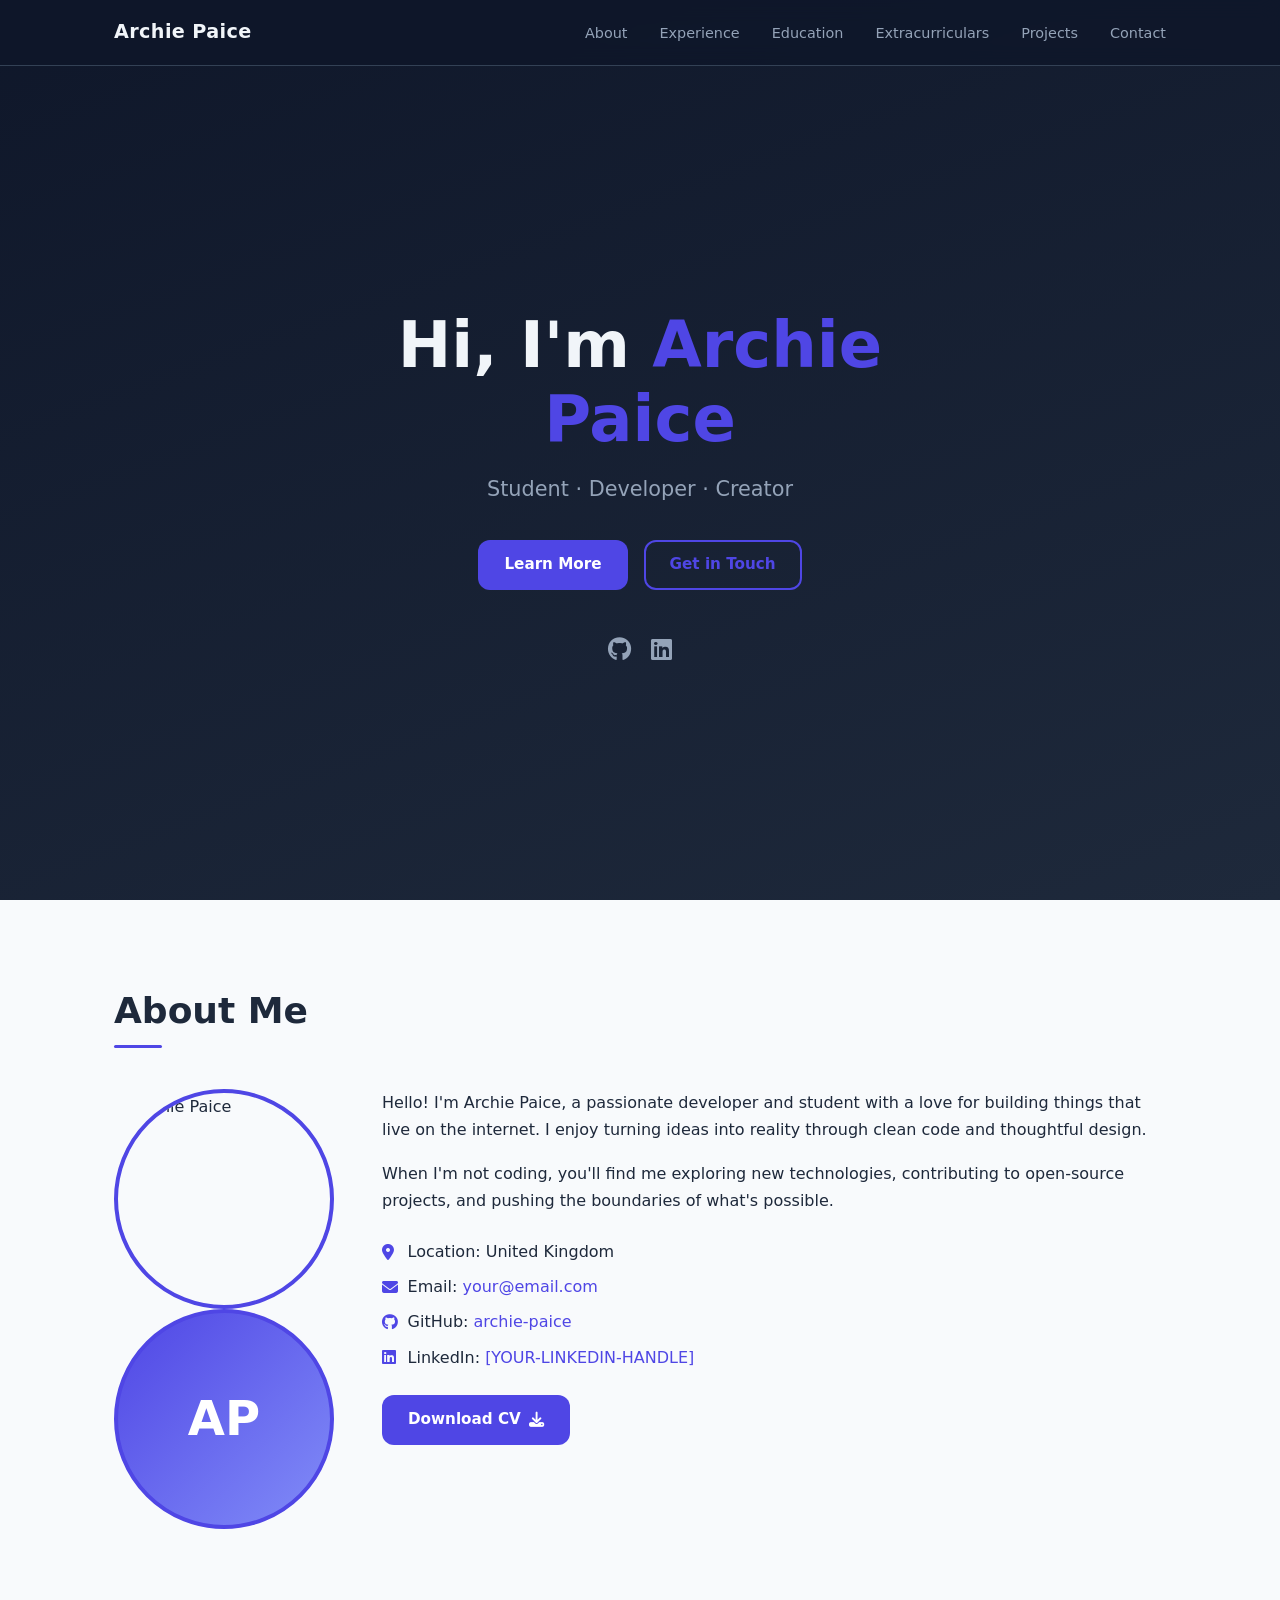
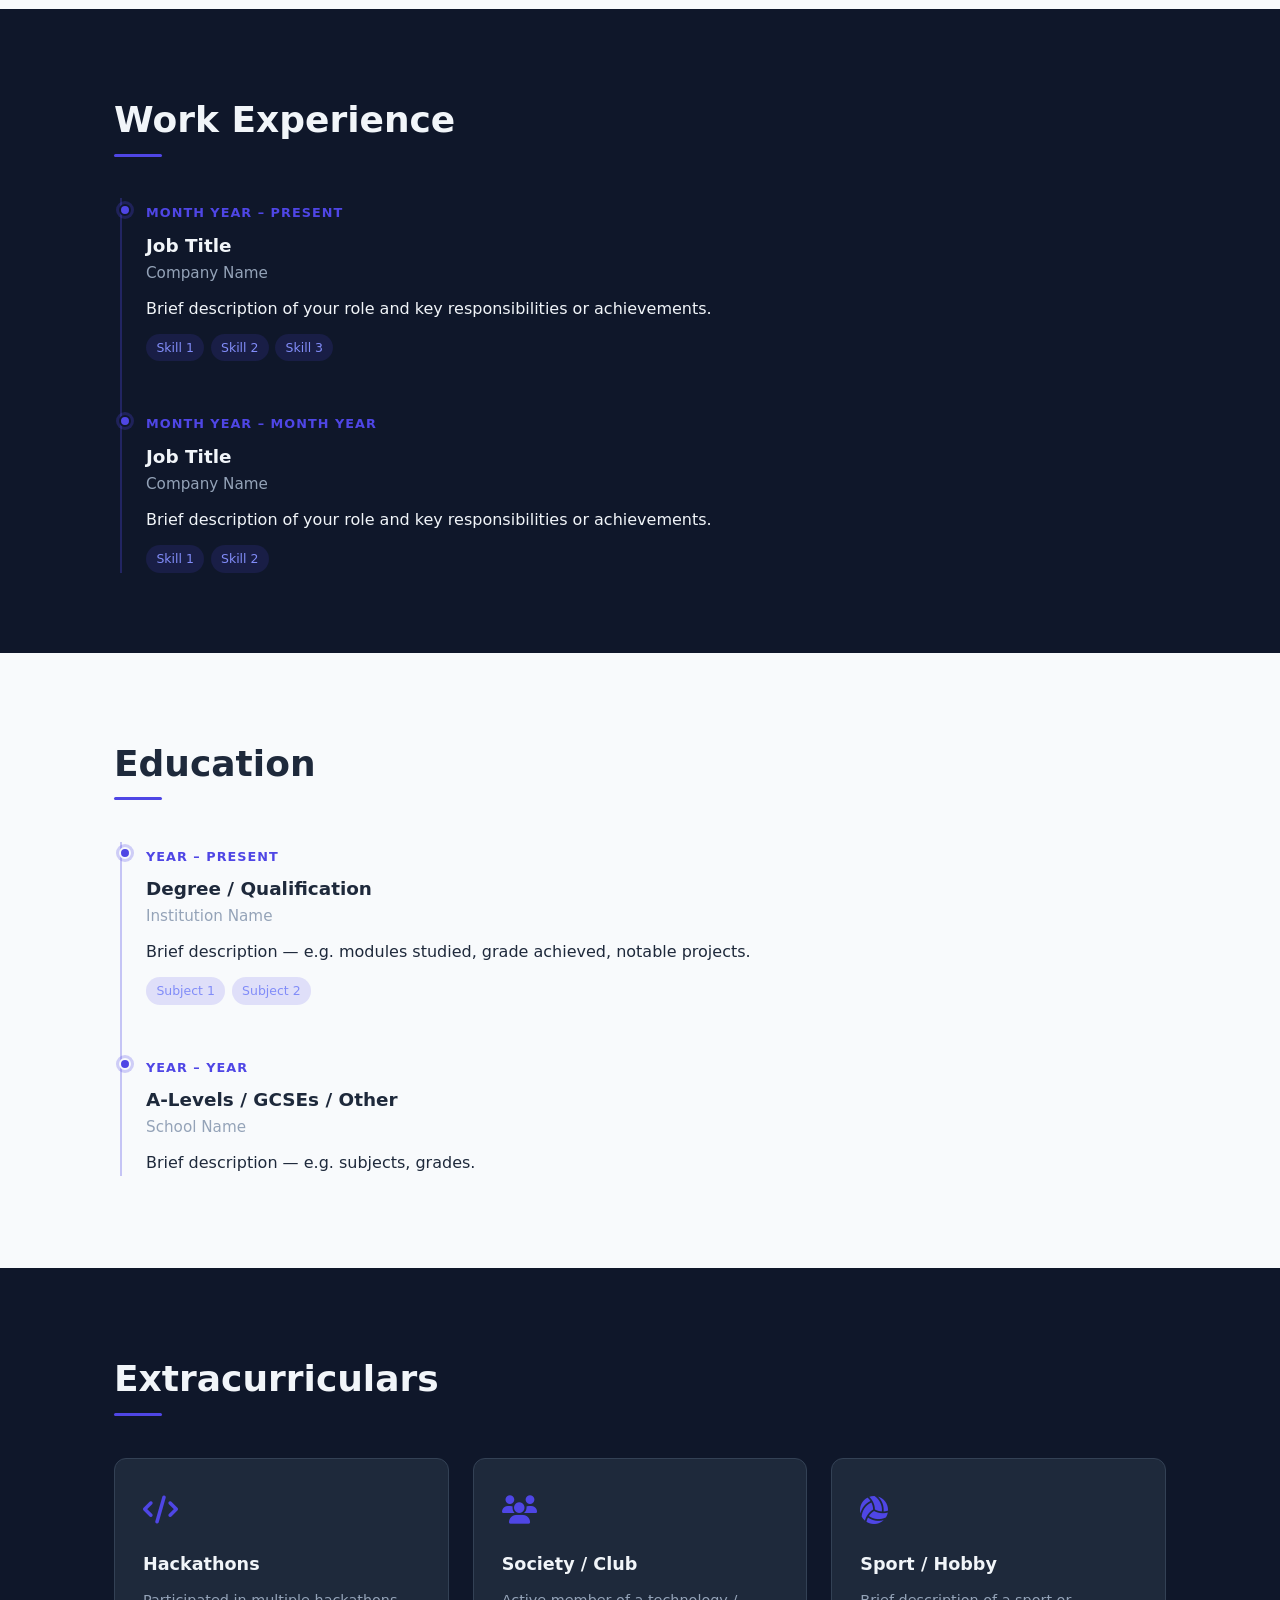
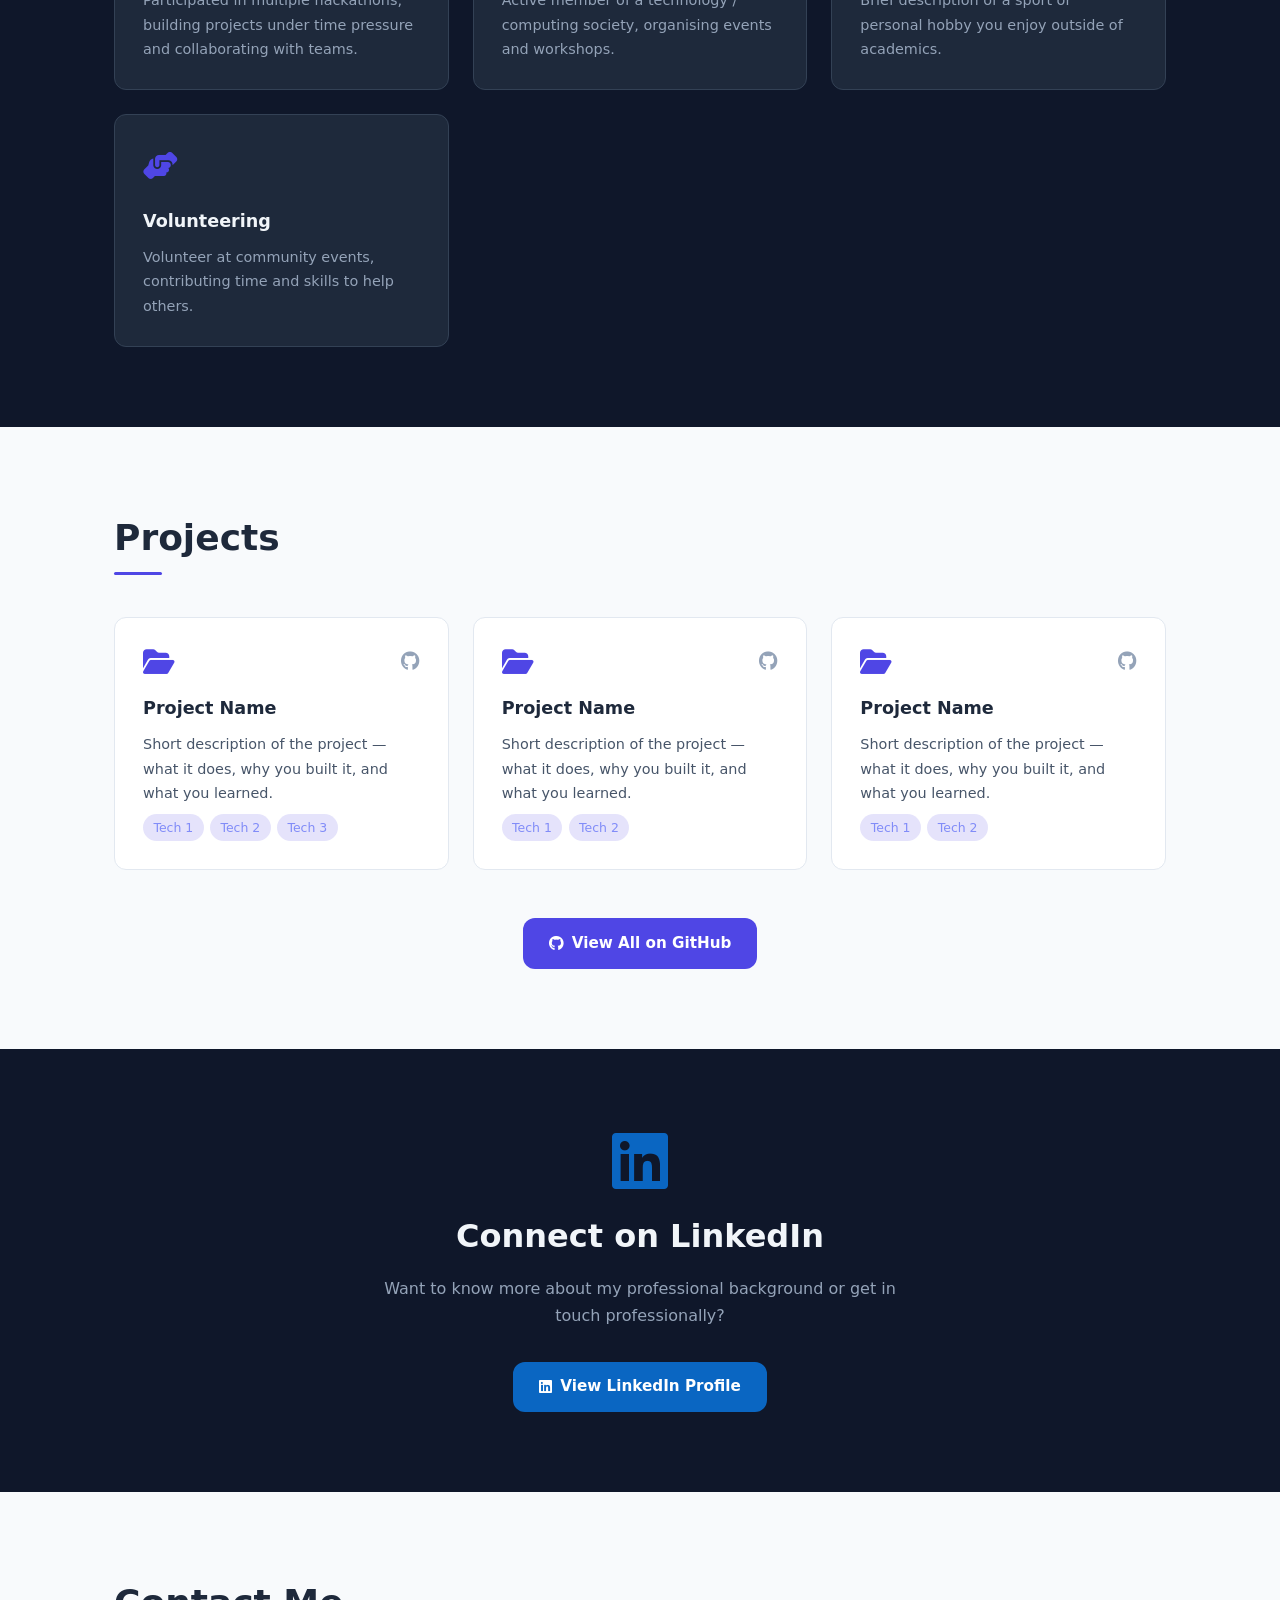
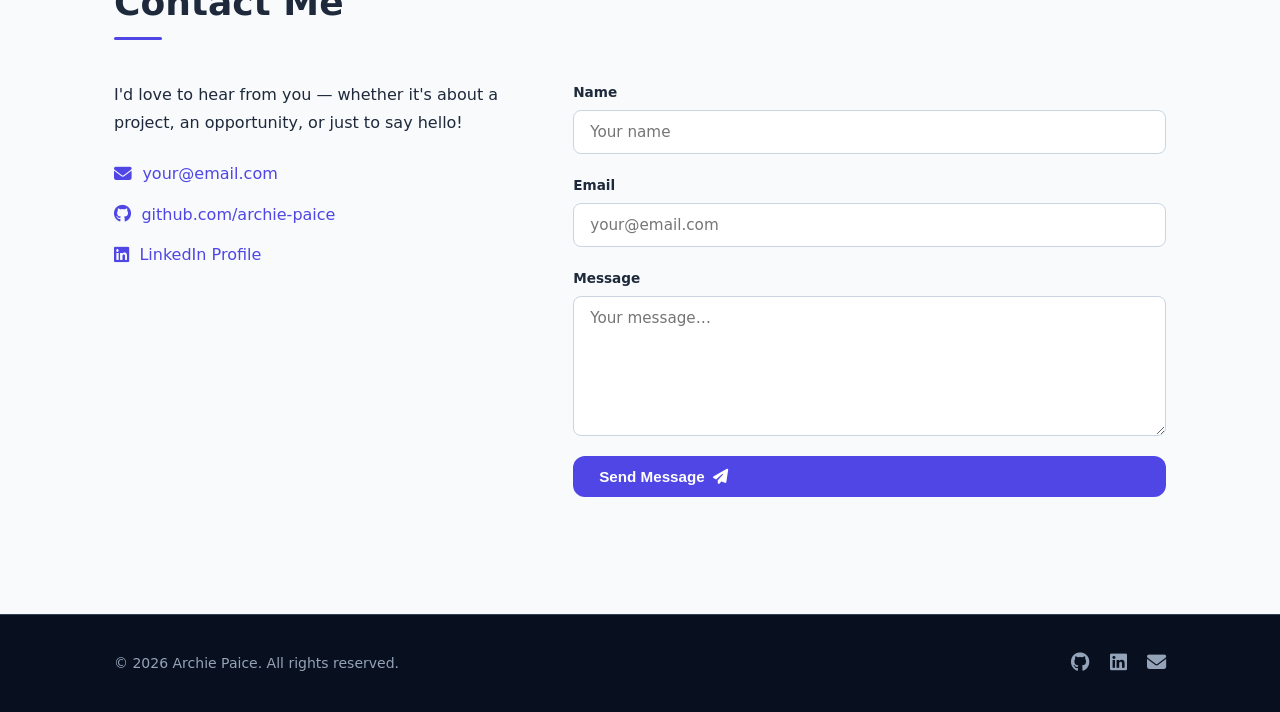
==== index.html @ 6496d265 "Add personal portfolio website (index.html, style.css, script.js) Agent-Logs-Url: https://github.com" ====
<!DOCTYPE html>
<html lang="en">
<head>
  <meta charset="UTF-8" />
  <meta name="viewport" content="width=device-width, initial-scale=1.0" />
  <!-- =========================================================
       SITE TITLE — update with your name
       ========================================================= -->
  <title>Archie Paice | Portfolio</title>
  <link rel="stylesheet" href="style.css" />
  <!-- Font Awesome for icons -->
  <link
    rel="stylesheet"
    href="https://cdnjs.cloudflare.com/ajax/libs/font-awesome/6.5.0/css/all.min.css"
    crossorigin="anonymous"
    referrerpolicy="no-referrer"
  />
</head>
<body>

  <!-- ===================== NAVIGATION ===================== -->
  <header id="navbar">
    <div class="nav-container">
      <!-- *** UPDATE: your name / logo *** -->
      <a href="#hero" class="nav-brand">Archie Paice</a>

      <button class="nav-toggle" aria-label="Toggle navigation" aria-expanded="false">
        <span></span><span></span><span></span>
      </button>

      <nav>
        <ul class="nav-links">
          <li><a href="#about">About</a></li>
          <li><a href="#experience">Experience</a></li>
          <li><a href="#education">Education</a></li>
          <li><a href="#extracurriculars">Extracurriculars</a></li>
          <li><a href="#projects">Projects</a></li>
          <li><a href="#contact">Contact</a></li>
        </ul>
      </nav>
    </div>
  </header>

  <!-- ===================== HERO ===================== -->
  <section id="hero">
    <div class="hero-content">
      <!-- *** UPDATE: your name & tagline *** -->
      <h1>Hi, I'm <span class="highlight">Archie Paice</span></h1>
      <p class="hero-tagline">Student · Developer · Creator</p>
      <div class="hero-cta">
        <a href="#about" class="btn btn-primary">Learn More</a>
        <a href="#contact" class="btn btn-outline">Get in Touch</a>
      </div>
      <!-- *** UPDATE: social links *** -->
      <div class="hero-socials">
        <a href="https://github.com/archie-paice" target="_blank" rel="noopener noreferrer" aria-label="GitHub">
          <i class="fab fa-github"></i>
        </a>
        <a href="https://www.linkedin.com/in/[YOUR-LINKEDIN-HANDLE]" target="_blank" rel="noopener noreferrer" aria-label="LinkedIn">
          <i class="fab fa-linkedin"></i>
        </a>
      </div>
    </div>
  </section>

  <!-- ===================== ABOUT ===================== -->
  <section id="about" class="section section-light">
    <div class="container">
      <h2 class="section-title">About Me</h2>
      <div class="about-grid">
        <!-- *** UPDATE: profile photo — place your image in the repo and update src *** -->
        <div class="about-photo">
          <img src="assets/profile.jpg" alt="Archie Paice" />
          <div class="about-photo-placeholder" aria-hidden="true">AP</div>
        </div>
        <div class="about-text">
          <!-- *** UPDATE: your bio *** -->
          <p>
            Hello! I'm Archie Paice, a passionate developer and student with a
            love for building things that live on the internet. I enjoy turning
            ideas into reality through clean code and thoughtful design.
          </p>
          <p>
            When I'm not coding, you'll find me exploring new technologies,
            contributing to open-source projects, and pushing the boundaries of
            what's possible.
          </p>
          <!-- *** UPDATE: your key details *** -->
          <ul class="about-details">
            <li><i class="fas fa-map-marker-alt"></i> <span>Location: United Kingdom</span></li>
            <li><i class="fas fa-envelope"></i> <span>Email: <a href="mailto:your@email.com">your@email.com</a></span></li>
            <li><i class="fab fa-github"></i> <span>GitHub: <a href="https://github.com/archie-paice" target="_blank" rel="noopener noreferrer">archie-paice</a></span></li>
            <li><i class="fab fa-linkedin"></i> <span>LinkedIn: <a href="https://www.linkedin.com/in/[YOUR-LINKEDIN-HANDLE]" target="_blank" rel="noopener noreferrer">[YOUR-LINKEDIN-HANDLE]</a></span></li>
          </ul>
          <a href="assets/cv.pdf" class="btn btn-primary" download>Download CV <i class="fas fa-download"></i></a>
        </div>
      </div>
    </div>
  </section>

  <!-- ===================== WORK EXPERIENCE ===================== -->
  <section id="experience" class="section section-dark">
    <div class="container">
      <h2 class="section-title">Work Experience</h2>
      <div class="timeline">

        <!-- *** ADD / REMOVE experience items as needed *** -->

        <div class="timeline-item">
          <div class="timeline-marker"></div>
          <div class="timeline-content">
            <span class="timeline-date">Month Year – Present</span>
            <h3 class="timeline-role">Job Title</h3>
            <h4 class="timeline-company">Company Name</h4>
            <p>Brief description of your role and key responsibilities or achievements.</p>
            <ul class="timeline-tags">
              <li>Skill 1</li>
              <li>Skill 2</li>
              <li>Skill 3</li>
            </ul>
          </div>
        </div>

        <div class="timeline-item">
          <div class="timeline-marker"></div>
          <div class="timeline-content">
            <span class="timeline-date">Month Year – Month Year</span>
            <h3 class="timeline-role">Job Title</h3>
            <h4 class="timeline-company">Company Name</h4>
            <p>Brief description of your role and key responsibilities or achievements.</p>
            <ul class="timeline-tags">
              <li>Skill 1</li>
              <li>Skill 2</li>
            </ul>
          </div>
        </div>

      </div>
    </div>
  </section>

  <!-- ===================== EDUCATION ===================== -->
  <section id="education" class="section section-light">
    <div class="container">
      <h2 class="section-title">Education</h2>
      <div class="timeline">

        <!-- *** ADD / REMOVE education items as needed *** -->

        <div class="timeline-item">
          <div class="timeline-marker"></div>
          <div class="timeline-content">
            <span class="timeline-date">Year – Present</span>
            <h3 class="timeline-role">Degree / Qualification</h3>
            <h4 class="timeline-company">Institution Name</h4>
            <p>Brief description — e.g. modules studied, grade achieved, notable projects.</p>
            <ul class="timeline-tags">
              <li>Subject 1</li>
              <li>Subject 2</li>
            </ul>
          </div>
        </div>

        <div class="timeline-item">
          <div class="timeline-marker"></div>
          <div class="timeline-content">
            <span class="timeline-date">Year – Year</span>
            <h3 class="timeline-role">A-Levels / GCSEs / Other</h3>
            <h4 class="timeline-company">School Name</h4>
            <p>Brief description — e.g. subjects, grades.</p>
          </div>
        </div>

      </div>
    </div>
  </section>

  <!-- ===================== EXTRACURRICULARS ===================== -->
  <section id="extracurriculars" class="section section-dark">
    <div class="container">
      <h2 class="section-title">Extracurriculars</h2>
      <div class="cards-grid">

        <!-- *** ADD / REMOVE extracurricular cards as needed *** -->

        <div class="card">
          <div class="card-icon"><i class="fas fa-code"></i></div>
          <h3>Hackathons</h3>
          <p>Participated in multiple hackathons, building projects under time pressure and collaborating with teams.</p>
        </div>

        <div class="card">
          <div class="card-icon"><i class="fas fa-users"></i></div>
          <h3>Society / Club</h3>
          <p>Active member of a technology / computing society, organising events and workshops.</p>
        </div>

        <div class="card">
          <div class="card-icon"><i class="fas fa-volleyball-ball"></i></div>
          <h3>Sport / Hobby</h3>
          <p>Brief description of a sport or personal hobby you enjoy outside of academics.</p>
        </div>

        <div class="card">
          <div class="card-icon"><i class="fas fa-hands-helping"></i></div>
          <h3>Volunteering</h3>
          <p>Volunteer at community events, contributing time and skills to help others.</p>
        </div>

      </div>
    </div>
  </section>

  <!-- ===================== PROJECTS ===================== -->
  <section id="projects" class="section section-light">
    <div class="container">
      <h2 class="section-title">Projects</h2>
      <div class="cards-grid">

        <!-- *** ADD / REMOVE project cards as needed *** -->

        <div class="card project-card">
          <div class="project-card-header">
            <i class="fas fa-folder-open"></i>
            <!-- *** UPDATE: links to your GitHub repos *** -->
            <div class="project-links">
              <a href="https://github.com/archie-paice/[YOUR-REPO]" target="_blank" rel="noopener noreferrer" aria-label="GitHub repository">
                <i class="fab fa-github"></i>
              </a>
              <!-- Optional: live demo link -->
              <!-- <a href="https://your-demo.com" target="_blank" rel="noopener noreferrer" aria-label="Live demo"><i class="fas fa-external-link-alt"></i></a> -->
            </div>
          </div>
          <h3>Project Name</h3>
          <p>Short description of the project — what it does, why you built it, and what you learned.</p>
          <ul class="timeline-tags">
            <li>Tech 1</li>
            <li>Tech 2</li>
            <li>Tech 3</li>
          </ul>
        </div>

        <div class="card project-card">
          <div class="project-card-header">
            <i class="fas fa-folder-open"></i>
            <div class="project-links">
              <a href="https://github.com/archie-paice/[YOUR-REPO-2]" target="_blank" rel="noopener noreferrer" aria-label="GitHub repository">
                <i class="fab fa-github"></i>
              </a>
            </div>
          </div>
          <h3>Project Name</h3>
          <p>Short description of the project — what it does, why you built it, and what you learned.</p>
          <ul class="timeline-tags">
            <li>Tech 1</li>
            <li>Tech 2</li>
          </ul>
        </div>

        <div class="card project-card">
          <div class="project-card-header">
            <i class="fas fa-folder-open"></i>
            <div class="project-links">
              <a href="https://github.com/archie-paice/[YOUR-REPO-3]" target="_blank" rel="noopener noreferrer" aria-label="GitHub repository">
                <i class="fab fa-github"></i>
              </a>
            </div>
          </div>
          <h3>Project Name</h3>
          <p>Short description of the project — what it does, why you built it, and what you learned.</p>
          <ul class="timeline-tags">
            <li>Tech 1</li>
            <li>Tech 2</li>
          </ul>
        </div>

      </div>

      <!-- Link to full GitHub profile -->
      <div class="section-cta">
        <a href="https://github.com/archie-paice" target="_blank" rel="noopener noreferrer" class="btn btn-primary">
          <i class="fab fa-github"></i> View All on GitHub
        </a>
      </div>
    </div>
  </section>

  <!-- ===================== LINKEDIN ===================== -->
  <section id="linkedin" class="section section-dark">
    <div class="container linkedin-section">
      <i class="fab fa-linkedin linkedin-icon"></i>
      <h2>Connect on LinkedIn</h2>
      <p>Want to know more about my professional background or get in touch professionally?</p>
      <!-- *** UPDATE: your LinkedIn URL *** -->
      <a
        href="https://www.linkedin.com/in/[YOUR-LINKEDIN-HANDLE]"
        target="_blank"
        rel="noopener noreferrer"
        class="btn btn-linkedin"
      >
        <i class="fab fa-linkedin"></i> View LinkedIn Profile
      </a>
    </div>
  </section>

  <!-- ===================== CONTACT ===================== -->
  <section id="contact" class="section section-light">
    <div class="container">
      <h2 class="section-title">Contact Me</h2>
      <div class="contact-grid">

        <div class="contact-info">
          <p>I'd love to hear from you — whether it's about a project, an opportunity, or just to say hello!</p>
          <ul class="contact-links">
            <!-- *** UPDATE: your email *** -->
            <li>
              <a href="mailto:your@email.com">
                <i class="fas fa-envelope"></i> your@email.com
              </a>
            </li>
            <li>
              <a href="https://github.com/archie-paice" target="_blank" rel="noopener noreferrer">
                <i class="fab fa-github"></i> github.com/archie-paice
              </a>
            </li>
            <li>
              <!-- *** UPDATE: your LinkedIn *** -->
              <a href="https://www.linkedin.com/in/[YOUR-LINKEDIN-HANDLE]" target="_blank" rel="noopener noreferrer">
                <i class="fab fa-linkedin"></i> LinkedIn Profile
              </a>
            </li>
          </ul>
        </div>

        <!-- Contact form — wires up to Formspree by default; update action URL -->
        <form
          id="contact-form"
          class="contact-form"
          action="https://formspree.io/f/[YOUR-FORM-ID]"
          method="POST"
          novalidate
        >
          <div class="form-group">
            <label for="name">Name</label>
            <input type="text" id="name" name="name" placeholder="Your name" required />
          </div>
          <div class="form-group">
            <label for="email">Email</label>
            <input type="email" id="email" name="email" placeholder="your@email.com" required />
          </div>
          <div class="form-group">
            <label for="message">Message</label>
            <textarea id="message" name="message" rows="5" placeholder="Your message…" required></textarea>
          </div>
          <button type="submit" class="btn btn-primary">Send Message <i class="fas fa-paper-plane"></i></button>
          <p class="form-status" aria-live="polite"></p>
        </form>

      </div>
    </div>
  </section>

  <!-- ===================== FOOTER ===================== -->
  <footer>
    <div class="container footer-inner">
      <!-- *** UPDATE: your name *** -->
      <p>&copy; <span id="year"></span> Archie Paice. All rights reserved.</p>
      <div class="footer-socials">
        <a href="https://github.com/archie-paice" target="_blank" rel="noopener noreferrer" aria-label="GitHub"><i class="fab fa-github"></i></a>
        <a href="https://www.linkedin.com/in/[YOUR-LINKEDIN-HANDLE]" target="_blank" rel="noopener noreferrer" aria-label="LinkedIn"><i class="fab fa-linkedin"></i></a>
        <a href="mailto:your@email.com" aria-label="Email"><i class="fas fa-envelope"></i></a>
      </div>
    </div>
  </footer>

  <script src="script.js"></script>
</body>
</html>
---- style.css ----
/* =============================================================
   PERSONAL PORTFOLIO — style.css
   Update CSS custom properties below to change the colour
   scheme across the entire site.
   ============================================================= */

/* ── Custom Properties (theme colours) ── */
:root {
  --color-primary:    #4f46e5; /* indigo accent */
  --color-primary-h:  #4338ca; /* hover shade   */
  --color-linkedin:   #0a66c2;
  --color-bg-dark:    #0f172a; /* dark sections  */
  --color-bg-light:   #f8fafc; /* light sections */
  --color-bg-card:    #1e293b; /* cards in dark  */
  --color-text-dark:  #1e293b;
  --color-text-light: #f1f5f9;
  --color-text-muted: #94a3b8;
  --color-border:     #334155;
  --color-tag-bg:     rgba(79, 70, 229, 0.15);
  --color-tag-text:   #818cf8;

  --radius:   0.75rem;
  --shadow:   0 4px 24px rgba(0, 0, 0, 0.35);
  --transition: 0.25s ease;
  --max-width: 1100px;
}

/* ── Reset & Base ── */
*, *::before, *::after { box-sizing: border-box; margin: 0; padding: 0; }

html { scroll-behavior: smooth; }

body {
  font-family: 'Segoe UI', system-ui, -apple-system, sans-serif;
  background-color: var(--color-bg-dark);
  color: var(--color-text-light);
  line-height: 1.7;
}

img { max-width: 100%; display: block; }

a { color: inherit; text-decoration: none; }

ul { list-style: none; }

/* ── Utility ── */
.container {
  max-width: var(--max-width);
  margin-inline: auto;
  padding-inline: 1.5rem;
}

.section { padding-block: 5rem; }

.section-light {
  background-color: var(--color-bg-light);
  color: var(--color-text-dark);
}

.section-dark {
  background-color: var(--color-bg-dark);
  color: var(--color-text-light);
}

.section-title {
  font-size: clamp(1.75rem, 3vw, 2.25rem);
  font-weight: 700;
  margin-bottom: 3rem;
  position: relative;
  display: inline-block;
}

.section-title::after {
  content: '';
  position: absolute;
  left: 0;
  bottom: -0.4rem;
  width: 3rem;
  height: 3px;
  background: var(--color-primary);
  border-radius: 2px;
}

.highlight { color: var(--color-primary); }

.section-cta { text-align: center; margin-top: 3rem; }

/* ── Buttons ── */
.btn {
  display: inline-flex;
  align-items: center;
  gap: 0.5rem;
  padding: 0.65rem 1.5rem;
  border-radius: var(--radius);
  font-weight: 600;
  font-size: 0.95rem;
  cursor: pointer;
  border: 2px solid transparent;
  transition: background var(--transition), color var(--transition), border-color var(--transition), transform var(--transition);
}

.btn:active { transform: scale(0.97); }

.btn-primary {
  background: var(--color-primary);
  color: #fff;
}
.btn-primary:hover { background: var(--color-primary-h); }

.btn-outline {
  border-color: var(--color-primary);
  color: var(--color-primary);
  background: transparent;
}
.btn-outline:hover { background: var(--color-primary); color: #fff; }

.btn-linkedin {
  background: var(--color-linkedin);
  color: #fff;
}
.btn-linkedin:hover { background: #085396; }

/* ── Navbar ── */
#navbar {
  position: fixed;
  top: 0;
  width: 100%;
  z-index: 1000;
  background: rgba(15, 23, 42, 0.85);
  backdrop-filter: blur(10px);
  -webkit-backdrop-filter: blur(10px);
  border-bottom: 1px solid var(--color-border);
  transition: box-shadow var(--transition);
}

#navbar.scrolled { box-shadow: 0 2px 20px rgba(0, 0, 0, 0.5); }

.nav-container {
  max-width: var(--max-width);
  margin-inline: auto;
  padding: 1rem 1.5rem;
  display: flex;
  align-items: center;
  justify-content: space-between;
}

.nav-brand {
  font-size: 1.2rem;
  font-weight: 700;
  color: var(--color-text-light);
  letter-spacing: 0.02em;
}

.nav-links {
  display: flex;
  gap: 2rem;
}

.nav-links a {
  color: var(--color-text-muted);
  font-size: 0.9rem;
  font-weight: 500;
  transition: color var(--transition);
  position: relative;
}

.nav-links a::after {
  content: '';
  position: absolute;
  bottom: -3px;
  left: 0;
  width: 0;
  height: 2px;
  background: var(--color-primary);
  transition: width var(--transition);
}

.nav-links a:hover,
.nav-links a.active { color: var(--color-text-light); }

.nav-links a:hover::after,
.nav-links a.active::after { width: 100%; }

/* Hamburger toggle */
.nav-toggle {
  display: none;
  flex-direction: column;
  gap: 5px;
  background: none;
  border: none;
  cursor: pointer;
  padding: 4px;
}

.nav-toggle span {
  display: block;
  width: 24px;
  height: 2px;
  background: var(--color-text-light);
  border-radius: 2px;
  transition: transform var(--transition), opacity var(--transition);
}

.nav-toggle[aria-expanded="true"] span:nth-child(1) { transform: translateY(7px) rotate(45deg); }
.nav-toggle[aria-expanded="true"] span:nth-child(2) { opacity: 0; }
.nav-toggle[aria-expanded="true"] span:nth-child(3) { transform: translateY(-7px) rotate(-45deg); }

/* ── Hero ── */
#hero {
  min-height: 100vh;
  display: flex;
  align-items: center;
  justify-content: center;
  text-align: center;
  background: linear-gradient(160deg, #0f172a 0%, #1e293b 100%);
  padding-inline: 1.5rem;
  padding-top: 5rem;
}

.hero-content { max-width: 680px; }

#hero h1 {
  font-size: clamp(2.2rem, 6vw, 4rem);
  font-weight: 800;
  line-height: 1.15;
  margin-bottom: 1rem;
}

.hero-tagline {
  font-size: clamp(1rem, 2vw, 1.3rem);
  color: var(--color-text-muted);
  margin-bottom: 2rem;
}

.hero-cta {
  display: flex;
  gap: 1rem;
  justify-content: center;
  flex-wrap: wrap;
  margin-bottom: 2.5rem;
}

.hero-socials {
  display: flex;
  gap: 1.25rem;
  justify-content: center;
}

.hero-socials a {
  font-size: 1.5rem;
  color: var(--color-text-muted);
  transition: color var(--transition), transform var(--transition);
}

.hero-socials a:hover { color: var(--color-primary); transform: translateY(-3px); }

/* ── About ── */
.about-grid {
  display: grid;
  grid-template-columns: 220px 1fr;
  gap: 3rem;
  align-items: start;
}

.about-photo {
  position: relative;
}

.about-photo img {
  width: 220px;
  height: 220px;
  object-fit: cover;
  border-radius: 50%;
  border: 4px solid var(--color-primary);
}

.about-photo-placeholder {
  width: 220px;
  height: 220px;
  border-radius: 50%;
  background: linear-gradient(135deg, var(--color-primary) 0%, #818cf8 100%);
  display: flex;
  align-items: center;
  justify-content: center;
  font-size: 3rem;
  font-weight: 700;
  color: #fff;
  border: 4px solid var(--color-primary);
  /* Hidden by default; shown via JS when img fails */
}

/* When img fails to load, show placeholder */
.about-photo img:not([src]),
.about-photo img[src=""],
.about-photo img.hidden { display: none; }
.about-photo img.hidden + .about-photo-placeholder { display: flex; }

.about-text p { margin-bottom: 1rem; color: var(--color-text-dark); }

.about-details {
  margin-block: 1.5rem;
  display: flex;
  flex-direction: column;
  gap: 0.5rem;
}

.about-details li {
  display: flex;
  align-items: center;
  gap: 0.6rem;
  color: var(--color-text-dark);
}

.about-details li i { color: var(--color-primary); min-width: 1rem; }

.about-details a { color: var(--color-primary); }
.about-details a:hover { text-decoration: underline; }

/* ── Timeline (shared by Experience & Education) ── */
.timeline {
  position: relative;
  padding-left: 2rem;
}

.timeline::before {
  content: '';
  position: absolute;
  left: 0.4rem;
  top: 0;
  bottom: 0;
  width: 2px;
  background: var(--color-primary);
  opacity: 0.3;
}

.timeline-item {
  position: relative;
  margin-bottom: 3rem;
}

.timeline-item:last-child { margin-bottom: 0; }

.timeline-marker {
  position: absolute;
  left: -1.7rem;
  top: 0.35rem;
  width: 12px;
  height: 12px;
  border-radius: 50%;
  background: var(--color-primary);
  border: 2px solid var(--color-bg-light);
  box-shadow: 0 0 0 3px rgba(79, 70, 229, 0.25);
}

/* Dark sections use dark bg for marker border */
.section-dark .timeline-marker { border-color: var(--color-bg-dark); }

.timeline-date {
  font-size: 0.8rem;
  font-weight: 600;
  color: var(--color-primary);
  text-transform: uppercase;
  letter-spacing: 0.08em;
}

.timeline-role {
  font-size: 1.15rem;
  font-weight: 700;
  margin-top: 0.25rem;
}

.timeline-company {
  font-size: 0.95rem;
  font-weight: 500;
  color: var(--color-text-muted);
  margin-bottom: 0.5rem;
}

.timeline-content p { margin-bottom: 0.75rem; }

.timeline-tags {
  display: flex;
  flex-wrap: wrap;
  gap: 0.4rem;
  margin-top: 0.5rem;
}

.timeline-tags li {
  background: var(--color-tag-bg);
  color: var(--color-tag-text);
  padding: 0.2rem 0.65rem;
  border-radius: 999px;
  font-size: 0.78rem;
  font-weight: 500;
}

/* Light-section timeline text colours */
.section-light .timeline-content p,
.section-light .timeline-role { color: var(--color-text-dark); }

/* ── Cards Grid (Extracurriculars & Projects) ── */
.cards-grid {
  display: grid;
  grid-template-columns: repeat(auto-fill, minmax(260px, 1fr));
  gap: 1.5rem;
}

.card {
  background: var(--color-bg-card);
  border: 1px solid var(--color-border);
  border-radius: var(--radius);
  padding: 1.75rem;
  transition: transform var(--transition), box-shadow var(--transition);
}

.card:hover {
  transform: translateY(-5px);
  box-shadow: var(--shadow);
}

/* Light-section cards */
.section-light .card {
  background: #fff;
  border-color: #e2e8f0;
}

.section-light .card h3 { color: var(--color-text-dark); }
.section-light .card p  { color: #475569; }

.card-icon {
  font-size: 1.75rem;
  color: var(--color-primary);
  margin-bottom: 1rem;
}

.card h3 { font-size: 1.1rem; margin-bottom: 0.5rem; }
.card p  { font-size: 0.9rem; color: var(--color-text-muted); }

/* Project-specific card */
.project-card-header {
  display: flex;
  align-items: center;
  justify-content: space-between;
  margin-bottom: 1rem;
}

.project-card-header > i {
  font-size: 1.75rem;
  color: var(--color-primary);
}

.project-links {
  display: flex;
  gap: 0.75rem;
}

.project-links a {
  font-size: 1.2rem;
  color: var(--color-text-muted);
  transition: color var(--transition);
}

.project-links a:hover { color: var(--color-primary); }

/* ── LinkedIn section ── */
.linkedin-section {
  text-align: center;
  max-width: 600px;
}

.linkedin-icon {
  font-size: 4rem;
  color: var(--color-linkedin);
  margin-bottom: 1rem;
}

.linkedin-section h2 {
  font-size: clamp(1.5rem, 3vw, 2rem);
  margin-bottom: 0.75rem;
}

.linkedin-section p {
  color: var(--color-text-muted);
  margin-bottom: 2rem;
}

/* ── Contact ── */
.contact-grid {
  display: grid;
  grid-template-columns: 1fr 1.5fr;
  gap: 4rem;
  align-items: start;
}

.contact-info p { color: var(--color-text-dark); margin-bottom: 1.5rem; }

.contact-links {
  display: flex;
  flex-direction: column;
  gap: 0.85rem;
}

.contact-links a {
  display: flex;
  align-items: center;
  gap: 0.65rem;
  color: var(--color-primary);
  font-weight: 500;
  transition: color var(--transition);
}

.contact-links a i { font-size: 1.1rem; }
.contact-links a:hover { color: var(--color-primary-h); text-decoration: underline; }

/* Contact form */
.contact-form { display: flex; flex-direction: column; gap: 1.25rem; }

.form-group { display: flex; flex-direction: column; gap: 0.35rem; }

.form-group label {
  font-size: 0.85rem;
  font-weight: 600;
  color: var(--color-text-dark);
}

.form-group input,
.form-group textarea {
  padding: 0.75rem 1rem;
  border: 1.5px solid #cbd5e1;
  border-radius: 0.5rem;
  font-family: inherit;
  font-size: 0.95rem;
  background: #fff;
  color: var(--color-text-dark);
  transition: border-color var(--transition), box-shadow var(--transition);
}

.form-group input:focus,
.form-group textarea:focus {
  outline: none;
  border-color: var(--color-primary);
  box-shadow: 0 0 0 3px rgba(79, 70, 229, 0.15);
}

.form-group textarea { resize: vertical; min-height: 140px; }

.form-status {
  font-size: 0.88rem;
  font-weight: 600;
  min-height: 1.2em;
}

.form-status.success { color: #16a34a; }
.form-status.error   { color: #dc2626; }

/* ── Footer ── */
footer {
  background: #080f1e;
  padding-block: 2rem;
  border-top: 1px solid var(--color-border);
}

.footer-inner {
  display: flex;
  align-items: center;
  justify-content: space-between;
  flex-wrap: wrap;
  gap: 1rem;
}

footer p { color: var(--color-text-muted); font-size: 0.875rem; }

.footer-socials { display: flex; gap: 1.25rem; }

.footer-socials a {
  color: var(--color-text-muted);
  font-size: 1.2rem;
  transition: color var(--transition);
}

.footer-socials a:hover { color: var(--color-primary); }

/* ── Responsive ── */
@media (max-width: 768px) {
  /* Mobile nav */
  .nav-toggle { display: flex; }

  nav {
    position: absolute;
    top: 100%;
    left: 0;
    right: 0;
    background: rgba(15, 23, 42, 0.97);
    border-top: 1px solid var(--color-border);
    max-height: 0;
    overflow: hidden;
    transition: max-height 0.3s ease;
  }

  nav.open { max-height: 400px; }

  .nav-links {
    flex-direction: column;
    gap: 0;
    padding-block: 0.5rem;
  }

  .nav-links a {
    display: block;
    padding: 0.75rem 1.5rem;
  }

  /* About */
  .about-grid {
    grid-template-columns: 1fr;
    justify-items: center;
  }

  /* Contact */
  .contact-grid { grid-template-columns: 1fr; gap: 2rem; }
}

@media (max-width: 480px) {
  .section { padding-block: 3.5rem; }
  .hero-cta { flex-direction: column; align-items: center; }
  .footer-inner { flex-direction: column; text-align: center; }
}
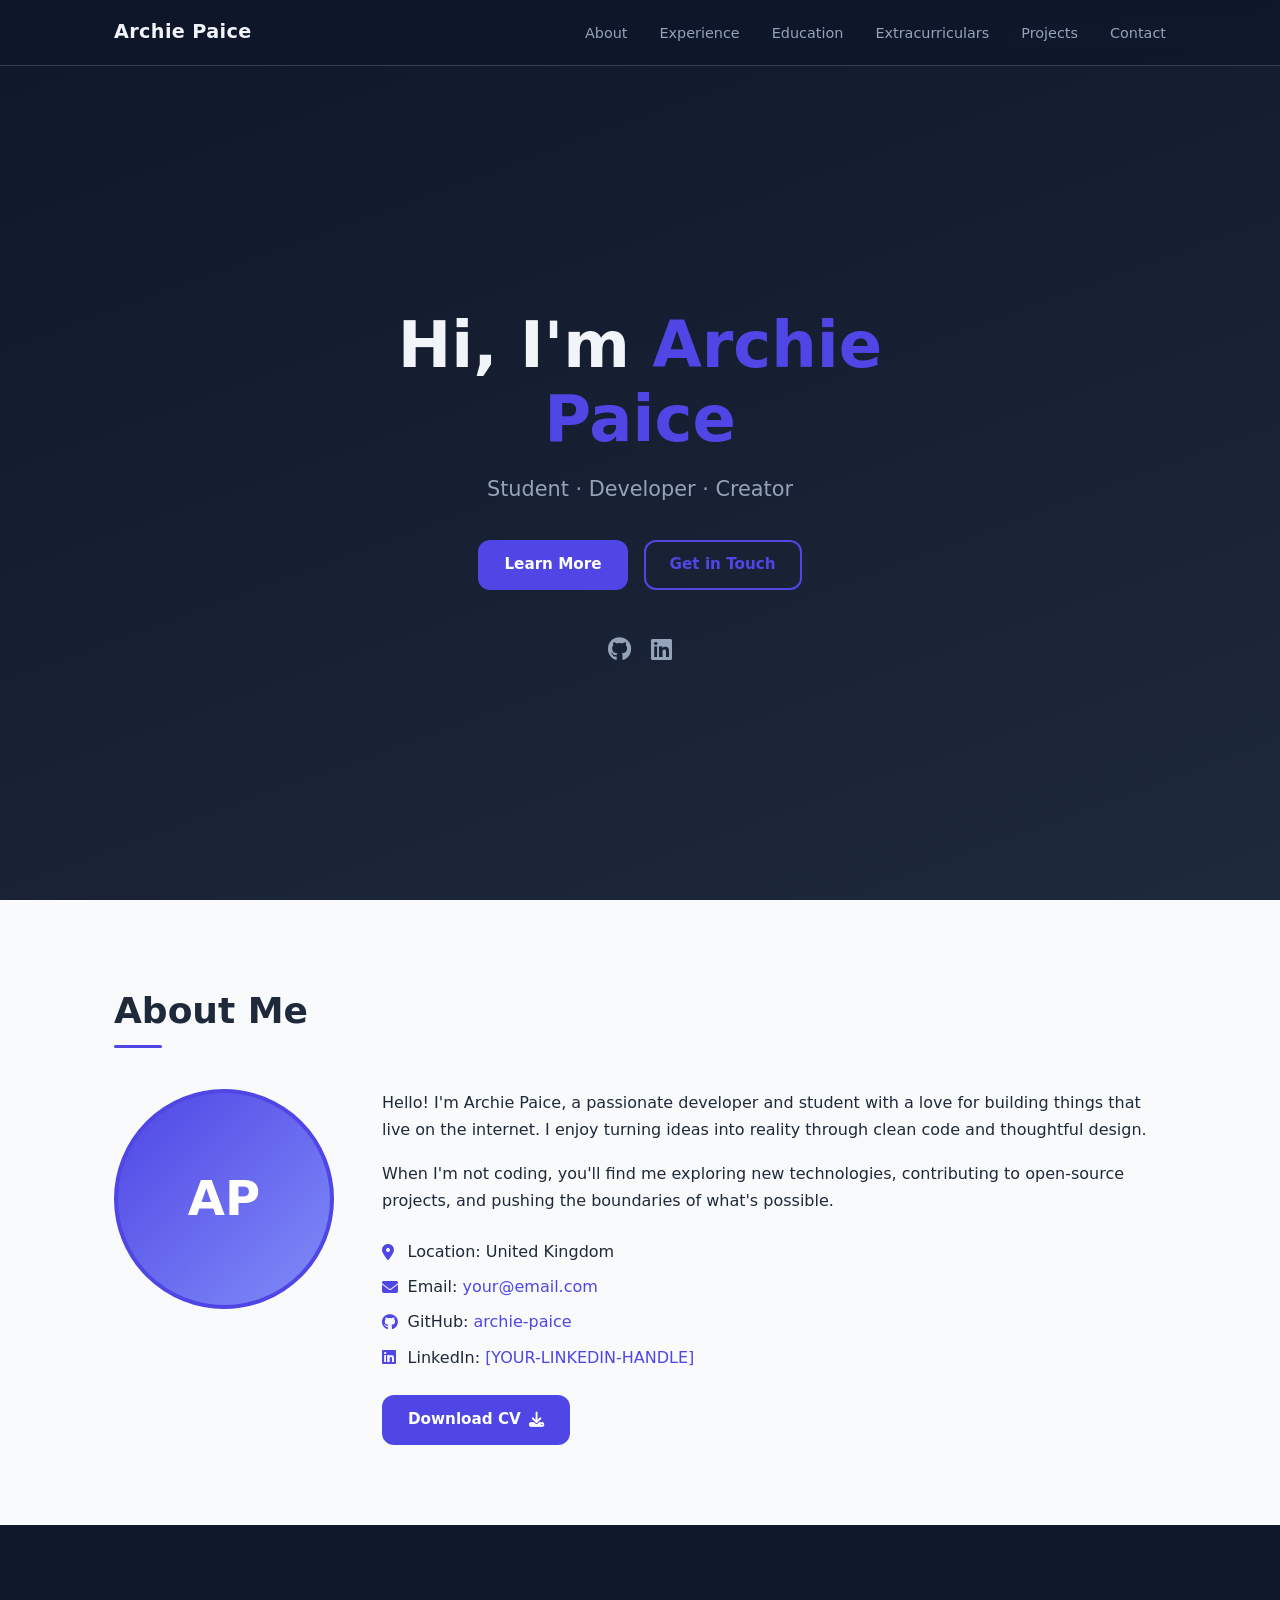
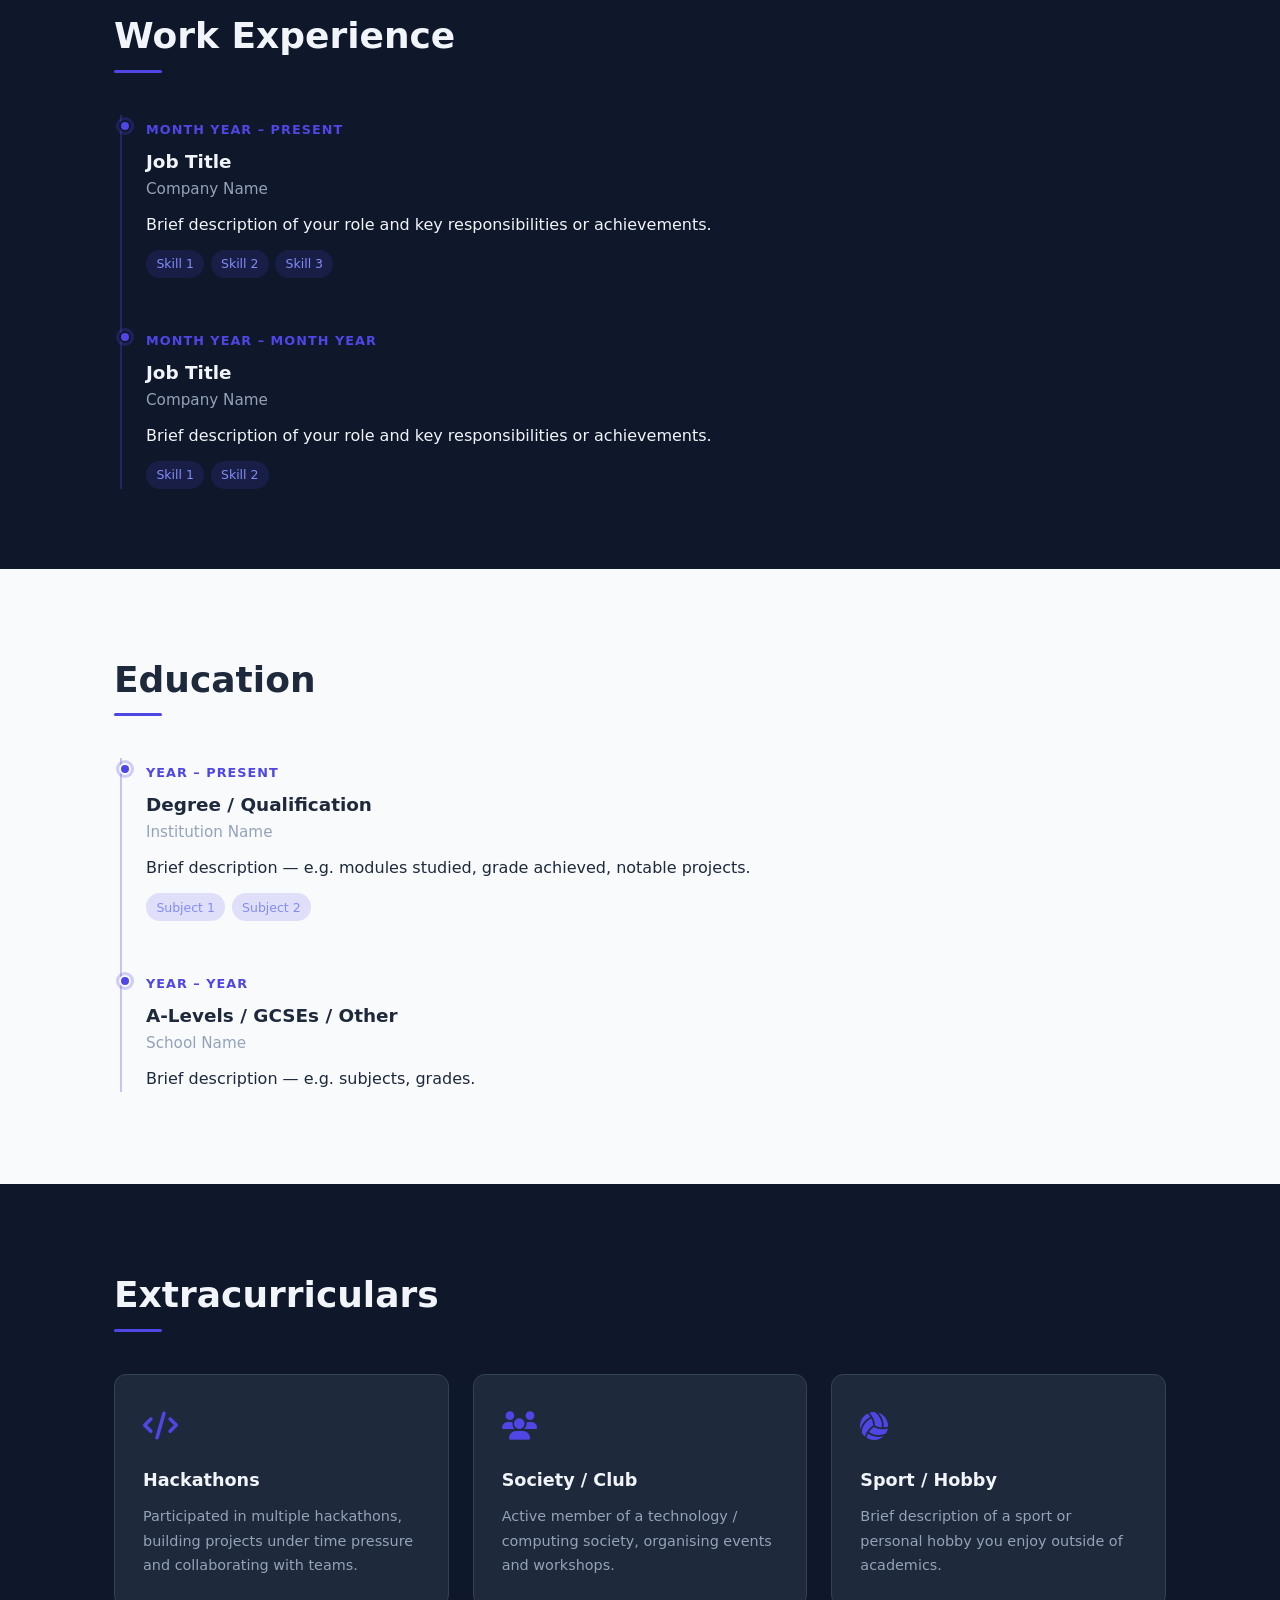
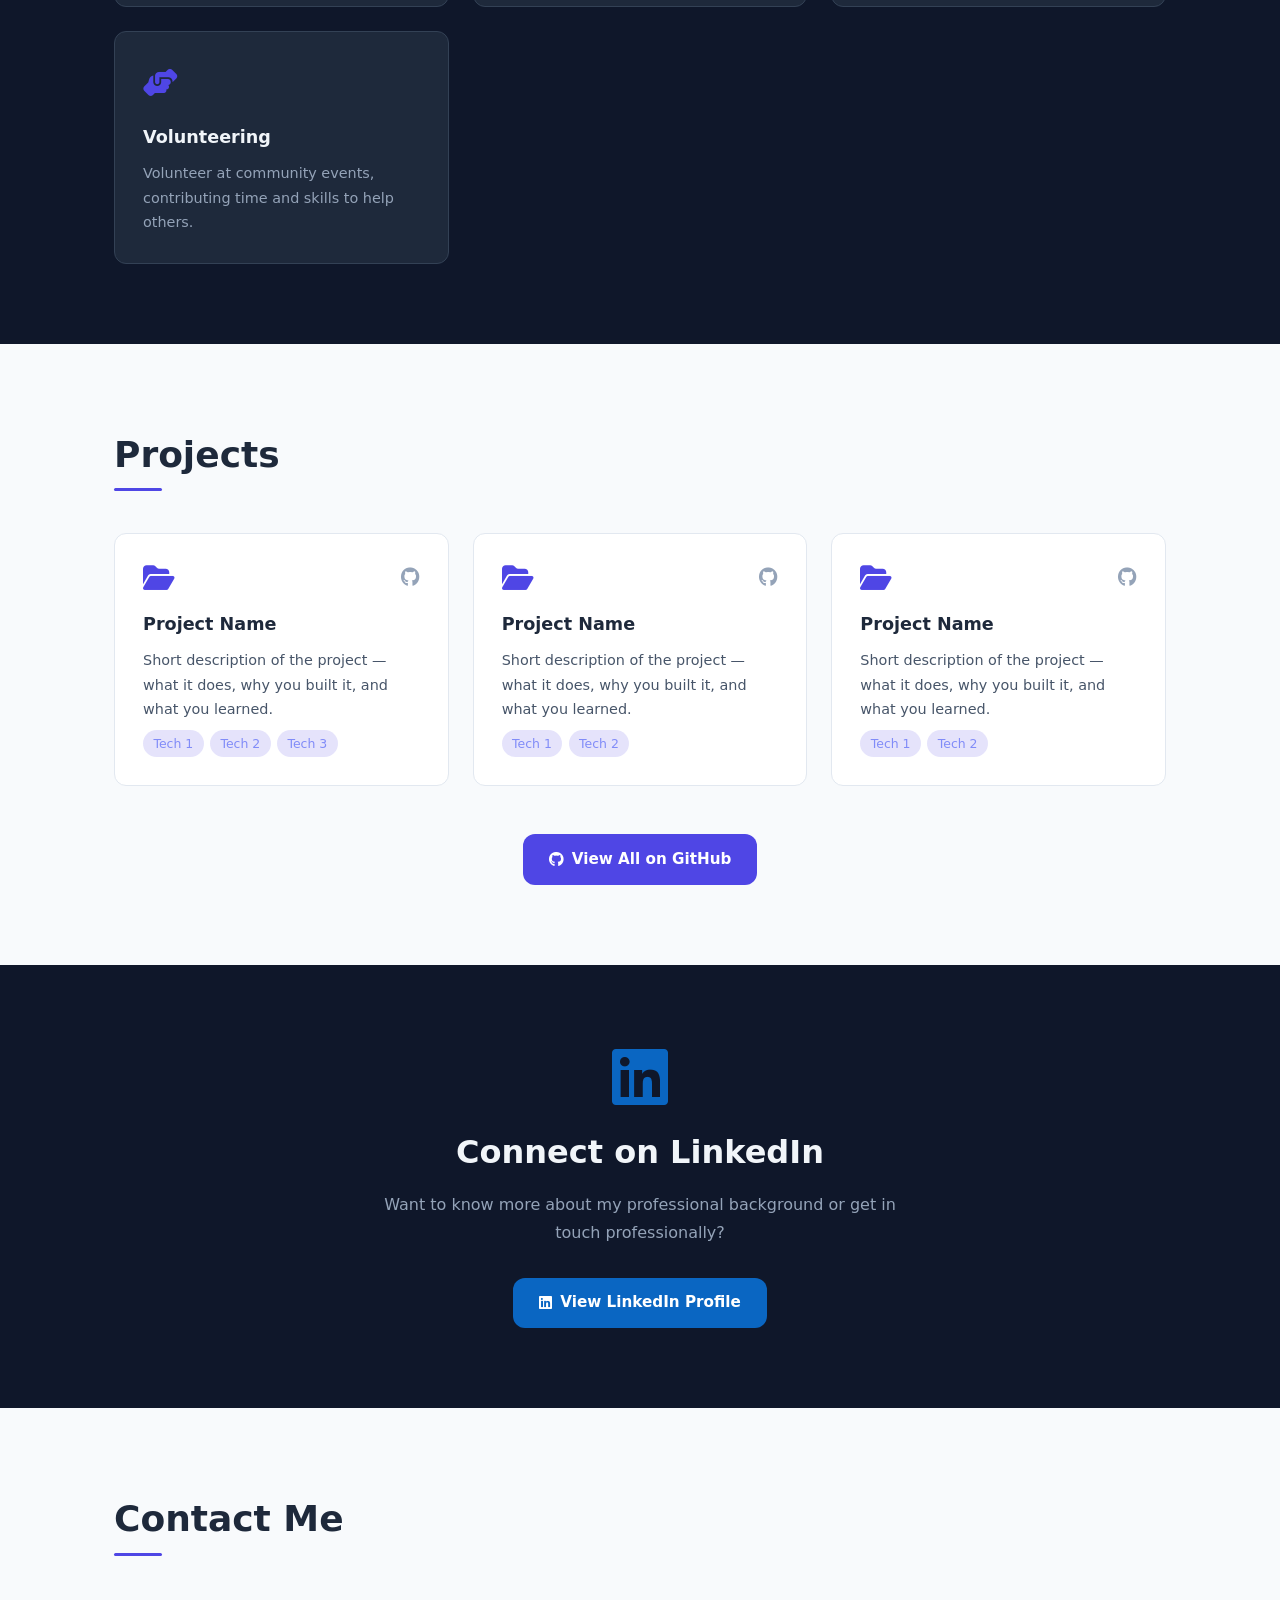
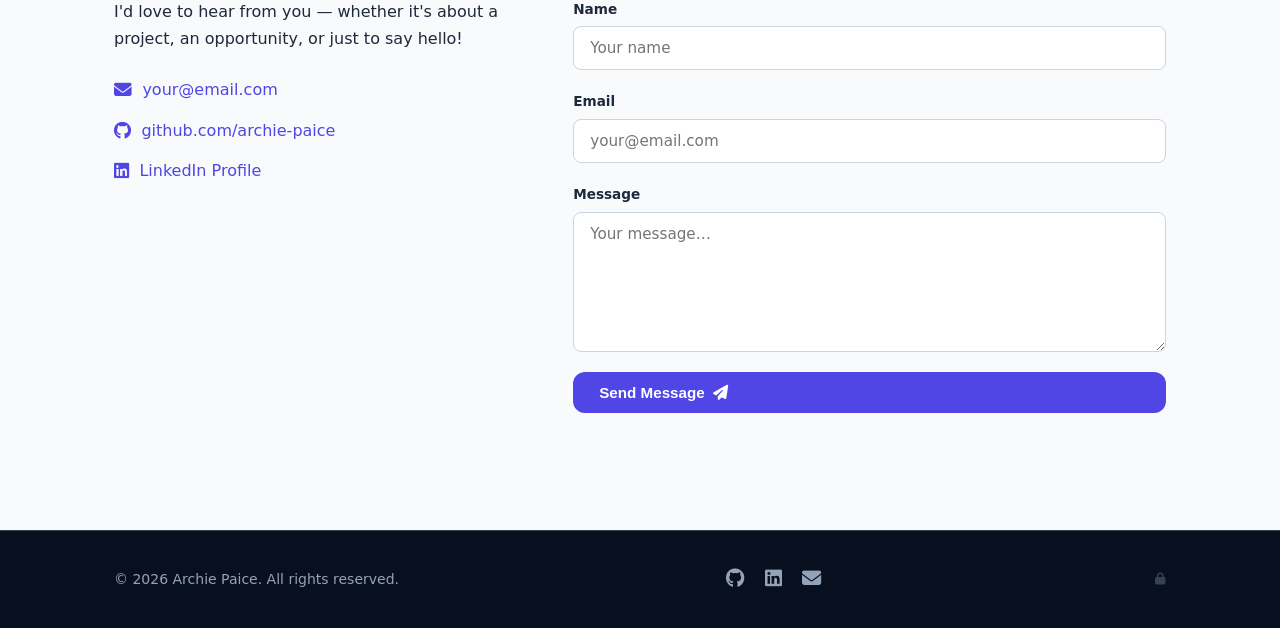
==== commit 94cffc66: "feat: add data.json-driven content + admin panel with GitHub API publishing Agent-Logs-Url: https://" ====
--- a/index.html
+++ b/index.html
@@ -3,12 +3,8 @@
 <head>
   <meta charset="UTF-8" />
   <meta name="viewport" content="width=device-width, initial-scale=1.0" />
-  <!-- =========================================================
-       SITE TITLE — update with your name
-       ========================================================= -->
   <title>Archie Paice | Portfolio</title>
   <link rel="stylesheet" href="style.css" />
-  <!-- Font Awesome for icons -->
   <link
     rel="stylesheet"
     href="https://cdnjs.cloudflare.com/ajax/libs/font-awesome/6.5.0/css/all.min.css"
@@ -21,8 +17,7 @@
   <!-- ===================== NAVIGATION ===================== -->
   <header id="navbar">
     <div class="nav-container">
-      <!-- *** UPDATE: your name / logo *** -->
-      <a href="#hero" class="nav-brand">Archie Paice</a>
+      <a href="#hero" class="nav-brand" id="nav-brand">Archie Paice</a>
 
       <button class="nav-toggle" aria-label="Toggle navigation" aria-expanded="false">
         <span></span><span></span><span></span>
@@ -43,23 +38,8 @@
 
   <!-- ===================== HERO ===================== -->
   <section id="hero">
-    <div class="hero-content">
-      <!-- *** UPDATE: your name & tagline *** -->
-      <h1>Hi, I'm <span class="highlight">Archie Paice</span></h1>
-      <p class="hero-tagline">Student · Developer · Creator</p>
-      <div class="hero-cta">
-        <a href="#about" class="btn btn-primary">Learn More</a>
-        <a href="#contact" class="btn btn-outline">Get in Touch</a>
-      </div>
-      <!-- *** UPDATE: social links *** -->
-      <div class="hero-socials">
-        <a href="https://github.com/archie-paice" target="_blank" rel="noopener noreferrer" aria-label="GitHub">
-          <i class="fab fa-github"></i>
-        </a>
-        <a href="https://www.linkedin.com/in/[YOUR-LINKEDIN-HANDLE]" target="_blank" rel="noopener noreferrer" aria-label="LinkedIn">
-          <i class="fab fa-linkedin"></i>
-        </a>
-      </div>
+    <div class="hero-content" id="hero-content">
+      <!-- populated by script.js -->
     </div>
   </section>
 
@@ -67,33 +47,8 @@
   <section id="about" class="section section-light">
     <div class="container">
       <h2 class="section-title">About Me</h2>
-      <div class="about-grid">
-        <!-- *** UPDATE: profile photo — place your image in the repo and update src *** -->
-        <div class="about-photo">
-          <img src="assets/profile.jpg" alt="Archie Paice" />
-          <div class="about-photo-placeholder" aria-hidden="true">AP</div>
-        </div>
-        <div class="about-text">
-          <!-- *** UPDATE: your bio *** -->
-          <p>
-            Hello! I'm Archie Paice, a passionate developer and student with a
-            love for building things that live on the internet. I enjoy turning
-            ideas into reality through clean code and thoughtful design.
-          </p>
-          <p>
-            When I'm not coding, you'll find me exploring new technologies,
-            contributing to open-source projects, and pushing the boundaries of
-            what's possible.
-          </p>
-          <!-- *** UPDATE: your key details *** -->
-          <ul class="about-details">
-            <li><i class="fas fa-map-marker-alt"></i> <span>Location: United Kingdom</span></li>
-            <li><i class="fas fa-envelope"></i> <span>Email: <a href="mailto:your@email.com">your@email.com</a></span></li>
-            <li><i class="fab fa-github"></i> <span>GitHub: <a href="https://github.com/archie-paice" target="_blank" rel="noopener noreferrer">archie-paice</a></span></li>
-            <li><i class="fab fa-linkedin"></i> <span>LinkedIn: <a href="https://www.linkedin.com/in/[YOUR-LINKEDIN-HANDLE]" target="_blank" rel="noopener noreferrer">[YOUR-LINKEDIN-HANDLE]</a></span></li>
-          </ul>
-          <a href="assets/cv.pdf" class="btn btn-primary" download>Download CV <i class="fas fa-download"></i></a>
-        </div>
+      <div id="about-content" class="about-grid">
+        <!-- populated by script.js -->
       </div>
     </div>
   </section>
@@ -102,39 +57,8 @@
   <section id="experience" class="section section-dark">
     <div class="container">
       <h2 class="section-title">Work Experience</h2>
-      <div class="timeline">
-
-        <!-- *** ADD / REMOVE experience items as needed *** -->
-
-        <div class="timeline-item">
-          <div class="timeline-marker"></div>
-          <div class="timeline-content">
-            <span class="timeline-date">Month Year – Present</span>
-            <h3 class="timeline-role">Job Title</h3>
-            <h4 class="timeline-company">Company Name</h4>
-            <p>Brief description of your role and key responsibilities or achievements.</p>
-            <ul class="timeline-tags">
-              <li>Skill 1</li>
-              <li>Skill 2</li>
-              <li>Skill 3</li>
-            </ul>
-          </div>
-        </div>
-
-        <div class="timeline-item">
-          <div class="timeline-marker"></div>
-          <div class="timeline-content">
-            <span class="timeline-date">Month Year – Month Year</span>
-            <h3 class="timeline-role">Job Title</h3>
-            <h4 class="timeline-company">Company Name</h4>
-            <p>Brief description of your role and key responsibilities or achievements.</p>
-            <ul class="timeline-tags">
-              <li>Skill 1</li>
-              <li>Skill 2</li>
-            </ul>
-          </div>
-        </div>
-
+      <div class="timeline" id="experience-timeline">
+        <!-- populated by script.js -->
       </div>
     </div>
   </section>
@@ -143,34 +67,8 @@
   <section id="education" class="section section-light">
     <div class="container">
       <h2 class="section-title">Education</h2>
-      <div class="timeline">
-
-        <!-- *** ADD / REMOVE education items as needed *** -->
-
-        <div class="timeline-item">
-          <div class="timeline-marker"></div>
-          <div class="timeline-content">
-            <span class="timeline-date">Year – Present</span>
-            <h3 class="timeline-role">Degree / Qualification</h3>
-            <h4 class="timeline-company">Institution Name</h4>
-            <p>Brief description — e.g. modules studied, grade achieved, notable projects.</p>
-            <ul class="timeline-tags">
-              <li>Subject 1</li>
-              <li>Subject 2</li>
-            </ul>
-          </div>
-        </div>
-
-        <div class="timeline-item">
-          <div class="timeline-marker"></div>
-          <div class="timeline-content">
-            <span class="timeline-date">Year – Year</span>
-            <h3 class="timeline-role">A-Levels / GCSEs / Other</h3>
-            <h4 class="timeline-company">School Name</h4>
-            <p>Brief description — e.g. subjects, grades.</p>
-          </div>
-        </div>
-
+      <div class="timeline" id="education-timeline">
+        <!-- populated by script.js -->
       </div>
     </div>
   </section>
@@ -179,34 +77,8 @@
   <section id="extracurriculars" class="section section-dark">
     <div class="container">
       <h2 class="section-title">Extracurriculars</h2>
-      <div class="cards-grid">
-
-        <!-- *** ADD / REMOVE extracurricular cards as needed *** -->
-
-        <div class="card">
-          <div class="card-icon"><i class="fas fa-code"></i></div>
-          <h3>Hackathons</h3>
-          <p>Participated in multiple hackathons, building projects under time pressure and collaborating with teams.</p>
-        </div>
-
-        <div class="card">
-          <div class="card-icon"><i class="fas fa-users"></i></div>
-          <h3>Society / Club</h3>
-          <p>Active member of a technology / computing society, organising events and workshops.</p>
-        </div>
-
-        <div class="card">
-          <div class="card-icon"><i class="fas fa-volleyball-ball"></i></div>
-          <h3>Sport / Hobby</h3>
-          <p>Brief description of a sport or personal hobby you enjoy outside of academics.</p>
-        </div>
-
-        <div class="card">
-          <div class="card-icon"><i class="fas fa-hands-helping"></i></div>
-          <h3>Volunteering</h3>
-          <p>Volunteer at community events, contributing time and skills to help others.</p>
-        </div>
-
+      <div class="cards-grid" id="extracurriculars-grid">
+        <!-- populated by script.js -->
       </div>
     </div>
   </section>
@@ -215,70 +87,11 @@
   <section id="projects" class="section section-light">
     <div class="container">
       <h2 class="section-title">Projects</h2>
-      <div class="cards-grid">
-
-        <!-- *** ADD / REMOVE project cards as needed *** -->
-
-        <div class="card project-card">
-          <div class="project-card-header">
-            <i class="fas fa-folder-open"></i>
-            <!-- *** UPDATE: links to your GitHub repos *** -->
-            <div class="project-links">
-              <a href="https://github.com/archie-paice/[YOUR-REPO]" target="_blank" rel="noopener noreferrer" aria-label="GitHub repository">
-                <i class="fab fa-github"></i>
-              </a>
-              <!-- Optional: live demo link -->
-              <!-- <a href="https://your-demo.com" target="_blank" rel="noopener noreferrer" aria-label="Live demo"><i class="fas fa-external-link-alt"></i></a> -->
-            </div>
-          </div>
-          <h3>Project Name</h3>
-          <p>Short description of the project — what it does, why you built it, and what you learned.</p>
-          <ul class="timeline-tags">
-            <li>Tech 1</li>
-            <li>Tech 2</li>
-            <li>Tech 3</li>
-          </ul>
-        </div>
-
-        <div class="card project-card">
-          <div class="project-card-header">
-            <i class="fas fa-folder-open"></i>
-            <div class="project-links">
-              <a href="https://github.com/archie-paice/[YOUR-REPO-2]" target="_blank" rel="noopener noreferrer" aria-label="GitHub repository">
-                <i class="fab fa-github"></i>
-              </a>
-            </div>
-          </div>
-          <h3>Project Name</h3>
-          <p>Short description of the project — what it does, why you built it, and what you learned.</p>
-          <ul class="timeline-tags">
-            <li>Tech 1</li>
-            <li>Tech 2</li>
-          </ul>
-        </div>
-
-        <div class="card project-card">
-          <div class="project-card-header">
-            <i class="fas fa-folder-open"></i>
-            <div class="project-links">
-              <a href="https://github.com/archie-paice/[YOUR-REPO-3]" target="_blank" rel="noopener noreferrer" aria-label="GitHub repository">
-                <i class="fab fa-github"></i>
-              </a>
-            </div>
-          </div>
-          <h3>Project Name</h3>
-          <p>Short description of the project — what it does, why you built it, and what you learned.</p>
-          <ul class="timeline-tags">
-            <li>Tech 1</li>
-            <li>Tech 2</li>
-          </ul>
-        </div>
-
+      <div class="cards-grid" id="projects-grid">
+        <!-- populated by script.js -->
       </div>
-
-      <!-- Link to full GitHub profile -->
       <div class="section-cta">
-        <a href="https://github.com/archie-paice" target="_blank" rel="noopener noreferrer" class="btn btn-primary">
+        <a id="github-profile-link" href="https://github.com/archie-paice" target="_blank" rel="noopener noreferrer" class="btn btn-primary">
           <i class="fab fa-github"></i> View All on GitHub
         </a>
       </div>
@@ -291,9 +104,9 @@
       <i class="fab fa-linkedin linkedin-icon"></i>
       <h2>Connect on LinkedIn</h2>
       <p>Want to know more about my professional background or get in touch professionally?</p>
-      <!-- *** UPDATE: your LinkedIn URL *** -->
       <a
-        href="https://www.linkedin.com/in/[YOUR-LINKEDIN-HANDLE]"
+        id="linkedin-cta"
+        href="#"
         target="_blank"
         rel="noopener noreferrer"
         class="btn btn-linkedin"
@@ -311,32 +124,15 @@
 
         <div class="contact-info">
           <p>I'd love to hear from you — whether it's about a project, an opportunity, or just to say hello!</p>
-          <ul class="contact-links">
-            <!-- *** UPDATE: your email *** -->
-            <li>
-              <a href="mailto:your@email.com">
-                <i class="fas fa-envelope"></i> your@email.com
-              </a>
-            </li>
-            <li>
-              <a href="https://github.com/archie-paice" target="_blank" rel="noopener noreferrer">
-                <i class="fab fa-github"></i> github.com/archie-paice
-              </a>
-            </li>
-            <li>
-              <!-- *** UPDATE: your LinkedIn *** -->
-              <a href="https://www.linkedin.com/in/[YOUR-LINKEDIN-HANDLE]" target="_blank" rel="noopener noreferrer">
-                <i class="fab fa-linkedin"></i> LinkedIn Profile
-              </a>
-            </li>
+          <ul class="contact-links" id="contact-links">
+            <!-- populated by script.js -->
           </ul>
         </div>
 
-        <!-- Contact form — wires up to Formspree by default; update action URL -->
         <form
           id="contact-form"
           class="contact-form"
-          action="https://formspree.io/f/[YOUR-FORM-ID]"
+          action="#"
           method="POST"
           novalidate
         >
@@ -363,13 +159,13 @@
   <!-- ===================== FOOTER ===================== -->
   <footer>
     <div class="container footer-inner">
-      <!-- *** UPDATE: your name *** -->
       <p>&copy; <span id="year"></span> Archie Paice. All rights reserved.</p>
-      <div class="footer-socials">
-        <a href="https://github.com/archie-paice" target="_blank" rel="noopener noreferrer" aria-label="GitHub"><i class="fab fa-github"></i></a>
-        <a href="https://www.linkedin.com/in/[YOUR-LINKEDIN-HANDLE]" target="_blank" rel="noopener noreferrer" aria-label="LinkedIn"><i class="fab fa-linkedin"></i></a>
-        <a href="mailto:your@email.com" aria-label="Email"><i class="fas fa-envelope"></i></a>
+      <div class="footer-socials" id="footer-socials">
+        <!-- populated by script.js -->
       </div>
+      <a href="/admin/" class="footer-admin-link" aria-label="Admin">
+        <i class="fas fa-lock"></i>
+      </a>
     </div>
   </footer>
 
--- a/style.css
+++ b/style.css
@@ -580,6 +580,15 @@
 
 .footer-socials a:hover { color: var(--color-primary); }
 
+.footer-admin-link {
+  color: var(--color-border);
+  font-size: 0.75rem;
+  transition: color var(--transition);
+  margin-left: 0.5rem;
+}
+
+.footer-admin-link:hover { color: var(--color-text-muted); }
+
 /* ── Responsive ── */
 @media (max-width: 768px) {
   /* Mobile nav */
